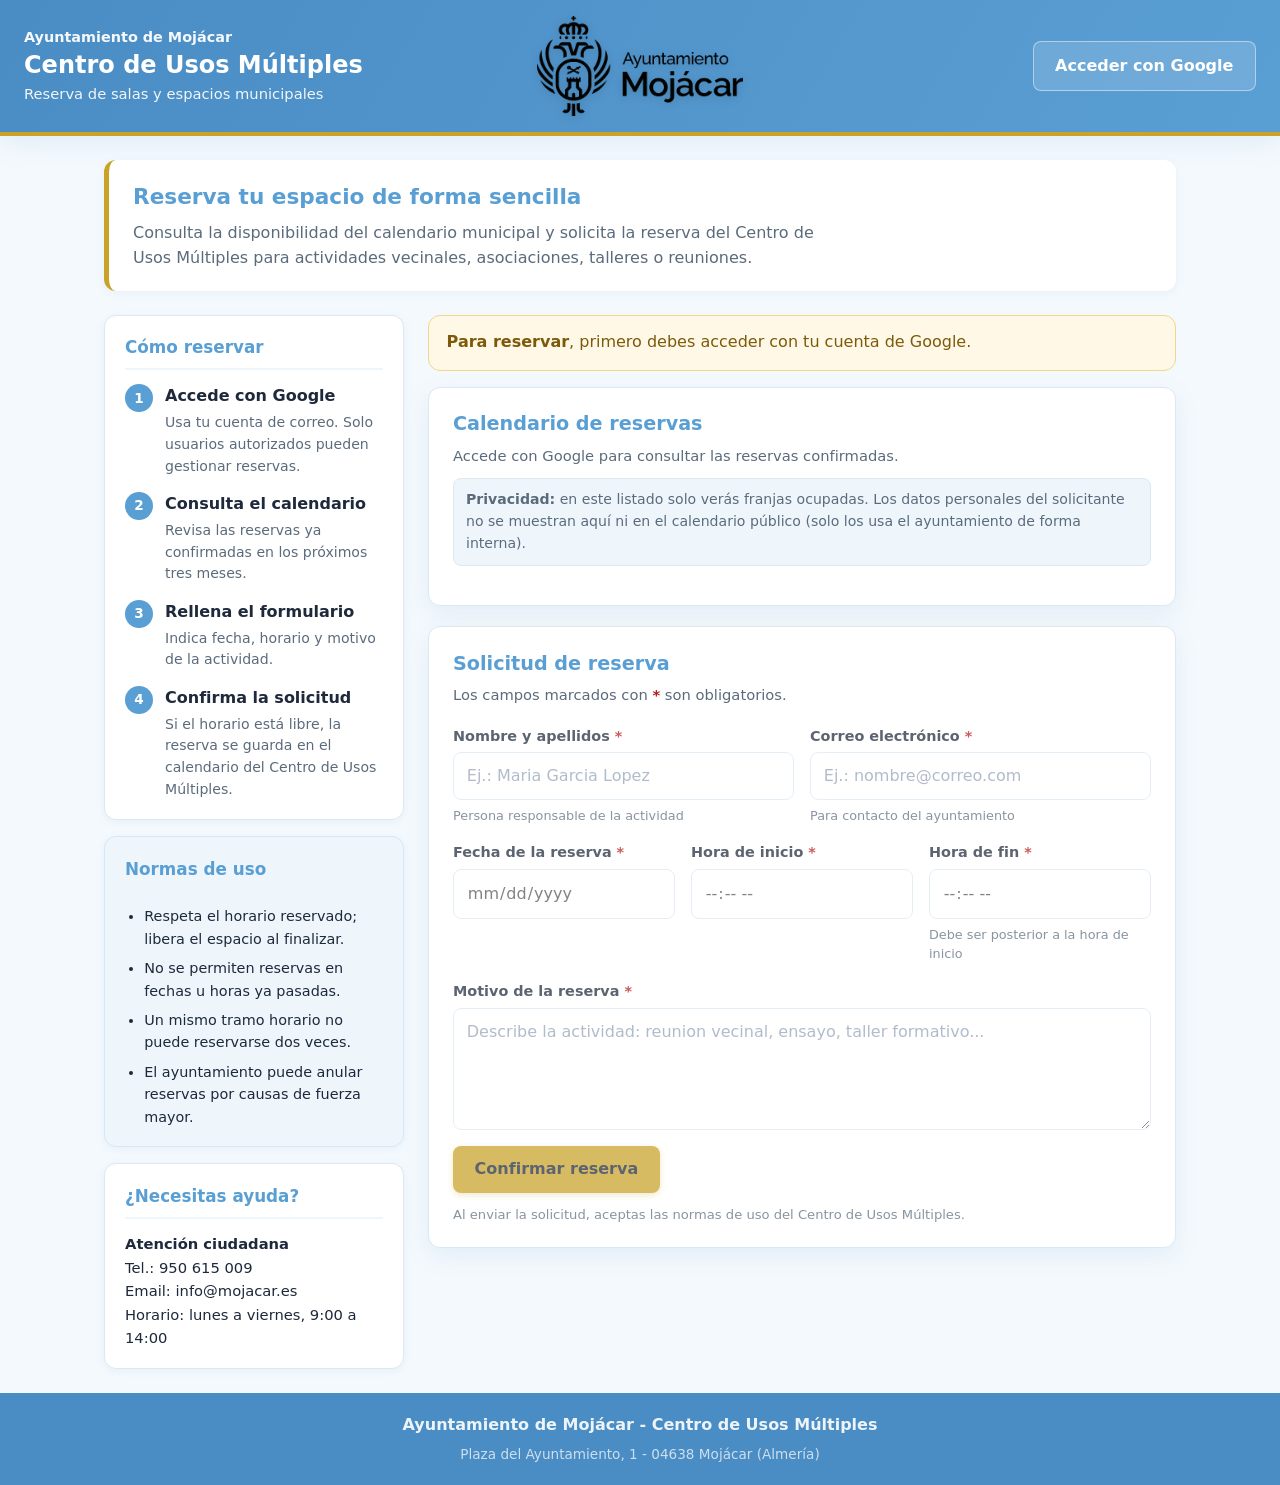
==== index.html @ c0f4154b "Cambio privacidad eventos" ====
<!DOCTYPE html>
<html lang="es">
<head>
  <meta charset="UTF-8">
  <meta name="viewport" content="width=device-width, initial-scale=1.0">
  <meta name="description" content="Reserva online de espacios del Centro de Usos Multiples del Ayuntamiento.">
  <title>Reservas Centro de Usos Múltiples - Ayuntamiento</title>
  <link rel="stylesheet" href="css/styles.css">
  <link rel="icon" href="assets/img/logo.png" type="image/png">
  <script src="https://accounts.google.com/gsi/client" async defer></script>
</head>
<body>
  <a class="saltar-contenido" href="#contenido-principal">Saltar al contenido principal</a>

  <header class="cabecera">
    <div class="cabecera__textos">
      <p class="cabecera__ayuntamiento">Ayuntamiento de Moj&aacute;car</p>
      <h1>Centro de Usos M&uacute;ltiples</h1>
      <p class="cabecera__subtitulo">Reserva de salas y espacios municipales</p>
    </div>
    <div class="cabecera__logo">
      <img class="cabecera__escudo" src="assets/img/logo.png" width="400" height="100" alt="Logo del Ayuntamiento de Moj&aacute;car">
    </div>
    <div class="cabecera__auth">
      <span id="usuario-nombre" class="usuario-nombre" hidden></span>
      <button type="button" id="btn-login" class="btn btn--secundario">Acceder con Google</button>
      <button type="button" id="btn-logout" class="btn btn--secundario" hidden>Cerrar sesi&oacute;n</button>
    </div>
  </header>

  <main id="contenido-principal" class="contenedor">
    <section class="intro" aria-labelledby="titulo-intro">
      <h2 id="titulo-intro" class="intro__titulo">Reserva tu espacio de forma sencilla</h2>
      <p class="intro__texto">
        Consulta la disponibilidad del calendario municipal y solicita la reserva del Centro de Usos Múltiples
        para actividades vecinales, asociaciones, talleres o reuniones.
      </p>
    </section>

    <div class="rejilla-principal">
      <aside class="lateral" aria-labelledby="titulo-como-reservar">
        <section class="tarjeta-info">
          <h2 id="titulo-como-reservar" class="tarjeta-info__titulo">C&oacute;mo reservar</h2>
          <ol class="pasos">
            <li class="pasos__item">
              <span class="pasos__numero" aria-hidden="true">1</span>
              <div>
                <strong>Accede con Google</strong>
                <p>Usa tu cuenta de correo. Solo usuarios autorizados pueden gestionar reservas.</p>
              </div>
            </li>
            <li class="pasos__item">
              <span class="pasos__numero" aria-hidden="true">2</span>
              <div>
                <strong>Consulta el calendario</strong>
                <p>Revisa las reservas ya confirmadas en los pr&oacute;ximos tres meses.</p>
              </div>
            </li>
            <li class="pasos__item">
              <span class="pasos__numero" aria-hidden="true">3</span>
              <div>
                <strong>Rellena el formulario</strong>
                <p>Indica fecha, horario y motivo de la actividad.</p>
              </div>
            </li>
            <li class="pasos__item">
              <span class="pasos__numero" aria-hidden="true">4</span>
              <div>
                <strong>Confirma la solicitud</strong>
                <p>Si el horario est&aacute; libre, la reserva se guarda en el calendario del Centro de Usos Múltiples.</p>
              </div>
            </li>
          </ol>
        </section>

        <section class="tarjeta-info tarjeta-info--normas">
          <h2 class="tarjeta-info__titulo">Normas de uso</h2>
          <ul class="lista-normas">
            <li>Respeta el horario reservado; libera el espacio al finalizar.</li>
            <li>No se permiten reservas en fechas u horas ya pasadas.</li>
            <li>Un mismo tramo horario no puede reservarse dos veces.</li>
            <li>El ayuntamiento puede anular reservas por causas de fuerza mayor.</li>
          </ul>
        </section>

        <section class="tarjeta-info tarjeta-info--contacto">
          <h2 class="tarjeta-info__titulo">&iquest;Necesitas ayuda?</h2>
          <p class="tarjeta-info__texto">
            <strong>Atenci&oacute;n ciudadana</strong><br>
            Tel.: 950 615 009<br>
            Email: info@mojacar.es<br>
            Horario: lunes a viernes, 9:00 a 14:00
          </p>
        </section>
      </aside>

      <div class="zona-acciones">
        <div id="mensaje-global" class="mensaje" role="alert" hidden></div>

        <div id="aviso-sesion" class="aviso-sesion" role="status">
          <p><strong>Para reservar</strong>, primero debes acceder con tu cuenta de Google.</p>
        </div>

        <section class="panel" aria-labelledby="titulo-listado">
          <header class="panel__cabecera">
            <h2 id="titulo-listado">Calendario de reservas</h2>
            <p id="estado-listado" class="panel__ayuda">Accede con Google para consultar las reservas confirmadas.</p>
            <p class="panel__ayuda panel__privacidad">
              <strong>Privacidad:</strong> en este listado solo ver&aacute;s franjas ocupadas. Los datos personales del solicitante no se muestran aqu&iacute; ni en el calendario p&uacute;blico (solo los usa el ayuntamiento de forma interna).
            </p>
          </header>
          <ul id="lista-reservas" class="lista-reservas"></ul>
        </section>

        <section class="panel panel--formulario" aria-labelledby="titulo-formulario">
          <header class="panel__cabecera">
            <h2 id="titulo-formulario">Solicitud de reserva</h2>
            <p class="panel__ayuda">
              Los campos marcados con <span class="obligatorio" aria-hidden="true">*</span> son obligatorios.
            </p>
          </header>

          <form id="form-reserva" class="formulario" novalidate>
            <fieldset class="formulario__grupo" disabled id="fieldset-formulario">
              <legend class="visually-hidden">Datos de la reserva</legend>

              <div class="formulario__fila">
                <label class="formulario__campo">
                  <span>Nombre y apellidos <span class="obligatorio">*</span></span>
                  <input type="text" id="nombre" name="nombre" required autocomplete="name" maxlength="120" placeholder="Ej.: Maria Garcia Lopez">
                  <small class="formulario__pista">Persona responsable de la actividad</small>
                </label>
                <label class="formulario__campo">
                  <span>Correo electr&oacute;nico <span class="obligatorio">*</span></span>
                  <input type="email" id="email" name="email" required autocomplete="email" placeholder="Ej.: nombre@correo.com">
                  <small class="formulario__pista">Para contacto del ayuntamiento</small>
                </label>
              </div>

              <div class="formulario__fila formulario__fila--horario">
                <label class="formulario__campo">
                  <span>Fecha de la reserva <span class="obligatorio">*</span></span>
                  <input type="date" id="fecha" name="fecha" required>
                </label>
                <label class="formulario__campo">
                  <span>Hora de inicio <span class="obligatorio">*</span></span>
                  <input type="time" id="hora-inicio" name="horaInicio" required>
                </label>
                <label class="formulario__campo">
                  <span>Hora de fin <span class="obligatorio">*</span></span>
                  <input type="time" id="hora-fin" name="horaFin" required>
                  <small class="formulario__pista">Debe ser posterior a la hora de inicio</small>
                </label>
              </div>

              <label class="formulario__campo formulario__campo--ancho">
                <span>Motivo de la reserva <span class="obligatorio">*</span></span>
                <textarea id="motivo" name="motivo" rows="4" required maxlength="500" placeholder="Describe la actividad: reunion vecinal, ensayo, taller formativo..."></textarea>
              </label>

              <div class="formulario__acciones">
                <button type="submit" id="btn-enviar" class="btn btn--primario" disabled>Confirmar reserva</button>
                <p class="formulario__legal">
                  Al enviar la solicitud, aceptas las normas de uso del Centro de Usos M&uacute;ltiples.
                </p>
              </div>
            </fieldset>
          </form>
        </section>
      </div>
    </div>
  </main>

  <footer class="pie">
    <div class="pie__contenido">
      <p class="pie__titulo">Ayuntamiento de Mojácar - Centro de Usos M&uacute;ltiples</p>
      <p class="pie__detalle">
        Plaza del Ayuntamiento, 1 - 04638 Mojácar (Almería)
      </p>
    </div>
  </footer>

  <script type="module" src="js/main.js"></script>
</body>
</html>
---- css/styles.css ----
/* ==========================================================================
   Reservas CUM — Estilos institucionales del ayuntamiento
   ========================================================================== */

:root {
  --color-primario: #5a9fd4;
  --color-primario-oscuro: #4a8cc4;
  --color-primario-claro: #eef6fc;
  --color-acento: #c9a227;
  --color-acento-hover: #b08c1c;
  --color-fondo: #f4f9fd;
  --color-superficie: #ffffff;
  --color-texto: #1e293b;
  --color-texto-suave: #5b6b7c;
  --color-borde: #dce8f2;
  --color-error: #b91c1c;
  --color-exito: #15803d;
  --color-aviso: #b45309;
  --sombra: 0 8px 24px rgba(74, 140, 196, 0.1);
  --sombra-suave: 0 2px 8px rgba(74, 140, 196, 0.08);
  --radio: 12px;
  --ancho-max: 1120px;
  --fuente: "Segoe UI", system-ui, -apple-system, sans-serif;
}

*,
*::before,
*::after {
  box-sizing: border-box;
}

html {
  scroll-behavior: smooth;
}

body {
  margin: 0;
  min-height: 100vh;
  font-family: var(--fuente);
  font-size: 1rem;
  line-height: 1.55;
  color: var(--color-texto);
  background: var(--color-fondo);
  display: flex;
  flex-direction: column;
}

body.sesion-activa .aviso-sesion {
  display: none;
}

/* Accesibilidad */
.saltar-contenido {
  position: absolute;
  left: -9999px;
  z-index: 999;
  padding: 0.75rem 1rem;
  background: var(--color-acento);
  color: #1e293b;
  font-weight: 600;
  text-decoration: none;
  border-radius: 0 0 6px 0;
}

.saltar-contenido:focus {
  left: 0;
  top: 0;
}

.visually-hidden {
  position: absolute;
  width: 1px;
  height: 1px;
  padding: 0;
  margin: -1px;
  overflow: hidden;
  clip: rect(0, 0, 0, 0);
  border: 0;
}

.obligatorio {
  color: var(--color-error);
  font-weight: 700;
}

/* Cabecera: textos izquierda | logo centro | acceso derecha */
.cabecera {
  background: linear-gradient(120deg, var(--color-primario-oscuro), var(--color-primario));
  color: #fff;
  padding: 1rem 1.5rem;
  display: grid;
  grid-template-columns: 1fr auto 1fr;
  align-items: center;
  gap: 1rem 1.5rem;
  box-shadow: var(--sombra);
  border-bottom: 4px solid var(--color-acento);
}

.cabecera__textos {
  justify-self: start;
  grid-column: 1;
  text-align: left;
}

.cabecera__logo {
  justify-self: center;
  grid-column: 2;
  display: flex;
  align-items: center;
  justify-content: center;
}

.cabecera__escudo {
  display: block;
  width: auto;
  max-width: 300px;
  height: auto;
  max-height: 100px;
  object-fit: contain;
  filter: drop-shadow(0 2px 4px rgba(0, 0, 0, 0.15));
}

.cabecera__ayuntamiento {
  margin: 0;
  font-size: 0.9rem;
  font-weight: 600;
  opacity: 0.95;
}

.cabecera h1 {
  margin: 0.15rem 0 0;
  font-size: 1.5rem;
  font-weight: 700;
  line-height: 1.2;
}

.cabecera__subtitulo {
  margin: 0.25rem 0 0;
  opacity: 0.92;
  font-size: 0.92rem;
}

.cabecera__auth {
  justify-self: end;
  grid-column: 3;
  display: flex;
  align-items: center;
  justify-content: flex-end;
  gap: 0.75rem;
  flex-wrap: wrap;
}

.usuario-nombre {
  font-size: 0.88rem;
  background: rgba(255, 255, 255, 0.12);
  padding: 0.4rem 0.75rem;
  border-radius: 999px;
  border: 1px solid rgba(255, 255, 255, 0.25);
}

/* Contenedor y rejilla */
.contenedor {
  width: 100%;
  max-width: var(--ancho-max);
  margin: 0 auto;
  padding: 1.5rem;
  flex: 1;
}

.intro {
  background: var(--color-superficie);
  border-radius: var(--radio);
  padding: 1.25rem 1.5rem;
  margin-bottom: 1.5rem;
  border-left: 5px solid var(--color-acento);
  box-shadow: var(--sombra-suave);
}

.intro__titulo {
  margin: 0 0 0.5rem;
  font-size: 1.35rem;
  color: var(--color-primario);
}

.intro__texto {
  margin: 0;
  color: var(--color-texto-suave);
  max-width: 70ch;
}

.rejilla-principal {
  display: grid;
  grid-template-columns: 300px 1fr;
  gap: 1.5rem;
  align-items: start;
}

.lateral {
  display: flex;
  flex-direction: column;
  gap: 1rem;
}

.zona-acciones {
  min-width: 0;
}

/* Tarjetas laterales */
.tarjeta-info {
  background: var(--color-superficie);
  border-radius: var(--radio);
  padding: 1.15rem 1.25rem;
  box-shadow: var(--sombra-suave);
  border: 1px solid var(--color-borde);
}

.tarjeta-info__titulo {
  margin: 0 0 0.85rem;
  font-size: 1.05rem;
  color: var(--color-primario);
  padding-bottom: 0.5rem;
  border-bottom: 2px solid var(--color-primario-claro);
}

.tarjeta-info--normas {
  background: var(--color-primario-claro);
  border-color: #d4e8f7;
}

.tarjeta-info--contacto .tarjeta-info__texto {
  margin: 0;
  font-size: 0.92rem;
  line-height: 1.6;
}

.tarjeta-info__nota code {
  font-size: 0.75rem;
  background: #fff;
  padding: 0.1rem 0.35rem;
  border-radius: 4px;
}

.lista-normas {
  margin: 0;
  padding-left: 1.2rem;
  font-size: 0.9rem;
  color: var(--color-texto);
}

.lista-normas li + li {
  margin-top: 0.45rem;
}

/* Pasos "Cómo reservar" */
.pasos {
  list-style: none;
  margin: 0;
  padding: 0;
}

.pasos__item {
  display: flex;
  gap: 0.75rem;
  margin-bottom: 0.9rem;
}

.pasos__item:last-child {
  margin-bottom: 0;
}

.pasos__item p {
  margin: 0.2rem 0 0;
  font-size: 0.88rem;
  color: var(--color-texto-suave);
}

.pasos__numero {
  flex-shrink: 0;
  width: 1.75rem;
  height: 1.75rem;
  display: flex;
  align-items: center;
  justify-content: center;
  background: var(--color-primario);
  color: #fff;
  font-weight: 700;
  font-size: 0.85rem;
  border-radius: 50%;
}

/* Aviso sin sesión */
.aviso-sesion {
  background: #fff8e6;
  border: 1px solid #f0d78c;
  border-radius: var(--radio);
  padding: 0.9rem 1.1rem;
  margin-bottom: 1rem;
  color: #7c5a0a;
}

.aviso-sesion p {
  margin: 0;
}

/* Paneles */
.panel {
  background: var(--color-superficie);
  border-radius: var(--radio);
  box-shadow: var(--sombra);
  padding: 1.35rem 1.5rem;
  margin-bottom: 1.25rem;
  border: 1px solid var(--color-borde);
}

.panel__cabecera {
  margin-bottom: 1.1rem;
}

.panel h2 {
  margin: 0 0 0.35rem;
  font-size: 1.2rem;
  color: var(--color-primario);
}

.panel__ayuda {
  margin: 0;
  color: var(--color-texto-suave);
  font-size: 0.92rem;
}

.panel__privacidad {
  margin-top: 0.65rem;
  padding: 0.65rem 0.75rem;
  background: var(--color-primario-claro);
  border-radius: 8px;
  border: 1px solid var(--color-borde);
  font-size: 0.88rem;
}

.panel--formulario .formulario__grupo {
  border: none;
  margin: 0;
  padding: 0;
  min-width: 0;
}

.panel--formulario .formulario__grupo:disabled {
  opacity: 0.72;
}

/* Mensajes */
.mensaje {
  padding: 0.9rem 1.1rem;
  border-radius: var(--radio);
  margin-bottom: 1rem;
  font-weight: 500;
}

.mensaje--error {
  background: #fef2f2;
  color: var(--color-error);
  border: 1px solid #fecaca;
}

.mensaje--exito {
  background: #f0fdf4;
  color: var(--color-exito);
  border: 1px solid #bbf7d0;
}

.mensaje--info {
  background: var(--color-primario-claro);
  color: var(--color-primario);
  border: 1px solid #cce5f7;
}

.mensaje--aviso {
  background: #fffbeb;
  color: var(--color-aviso);
  border: 1px solid #fde68a;
}

/* Formulario */
.formulario__fila {
  display: grid;
  grid-template-columns: repeat(auto-fit, minmax(200px, 1fr));
  gap: 1rem;
  margin-bottom: 1rem;
}

.formulario__fila--horario {
  grid-template-columns: repeat(auto-fit, minmax(160px, 1fr));
}

.formulario__campo {
  display: flex;
  flex-direction: column;
  gap: 0.35rem;
}

.formulario__campo > span:first-child {
  font-size: 0.9rem;
  font-weight: 600;
}

.formulario__pista {
  font-size: 0.8rem;
  color: var(--color-texto-suave);
}

.formulario__campo--ancho {
  margin-bottom: 1rem;
}

input,
textarea {
  font: inherit;
  padding: 0.65rem 0.8rem;
  border: 1px solid var(--color-borde);
  border-radius: 8px;
  background: #fff;
  transition: border-color 0.15s, box-shadow 0.15s;
}

input::placeholder,
textarea::placeholder {
  color: #94a3b8;
}

input:focus,
textarea:focus {
  outline: none;
  border-color: var(--color-primario);
  box-shadow: 0 0 0 3px rgba(90, 159, 212, 0.25);
}

input:disabled,
textarea:disabled,
button:disabled {
  cursor: not-allowed;
}

.formulario__acciones {
  margin-top: 0.25rem;
}

.formulario__legal {
  margin: 0.75rem 0 0;
  font-size: 0.82rem;
  color: var(--color-texto-suave);
}

/* Botones */
.btn {
  font: inherit;
  font-weight: 600;
  padding: 0.7rem 1.35rem;
  border: none;
  border-radius: 8px;
  cursor: pointer;
  transition: background 0.15s, transform 0.1s, box-shadow 0.15s;
}

.btn:active:not(:disabled) {
  transform: scale(0.98);
}

.btn--primario {
  background: var(--color-acento);
  color: #1e293b;
  box-shadow: 0 2px 6px rgba(201, 162, 39, 0.35);
}

.btn--primario:hover:not(:disabled) {
  background: var(--color-acento-hover);
}

.btn--secundario {
  background: rgba(255, 255, 255, 0.14);
  color: #fff;
  border: 1px solid rgba(255, 255, 255, 0.45);
}

.btn--secundario:hover:not(:disabled) {
  background: rgba(255, 255, 255, 0.26);
}

/* Lista de reservas */
.lista-reservas {
  list-style: none;
  margin: 0;
  padding: 0;
}

.lista-reservas__item {
  padding: 1rem 1.1rem;
  border: 1px solid var(--color-borde);
  border-radius: 10px;
  margin-bottom: 0.75rem;
  background: linear-gradient(to right, var(--color-primario-claro), #fff 40%);
  border-left: 4px solid var(--color-primario);
}

.lista-reservas__item h3 {
  margin: 0 0 0.4rem;
  font-size: 1rem;
  color: var(--color-primario);
}

.lista-reservas__item p {
  margin: 0.12rem 0;
  font-size: 0.9rem;
  color: var(--color-texto-suave);
}

.lista-reservas__detalle {
  margin-top: 0.5rem;
  font-size: 0.85rem;
  white-space: pre-line;
}

.lista-reservas__horario {
  display: inline-block;
  margin-top: 0.35rem;
  padding: 0.2rem 0.5rem;
  background: #fff;
  border-radius: 4px;
  font-size: 0.85rem;
  font-weight: 600;
  color: var(--color-primario);
}

.lista-reservas__vacia {
  padding: 1.5rem;
  text-align: center;
  color: var(--color-texto-suave);
  background: var(--color-fondo);
  border-radius: 8px;
  border: 1px dashed var(--color-borde);
}

/* Pie */
.pie {
  background: var(--color-primario-oscuro);
  color: rgba(255, 255, 255, 0.9);
  margin-top: auto;
}

.pie__contenido {
  max-width: var(--ancho-max);
  margin: 0 auto;
  padding: 1.25rem 1.5rem;
  text-align: center;
}

.pie__titulo {
  margin: 0;
  font-weight: 600;
}

.pie__detalle {
  margin: 0.35rem 0 0;
  font-size: 0.85rem;
  opacity: 0.8;
}

/* Responsive */
@media (max-width: 900px) {
  .rejilla-principal {
    grid-template-columns: 1fr;
  }

  .lateral {
    order: 2;
  }

  .zona-acciones {
    order: 1;
  }
}

@media (max-width: 768px) {
  .cabecera {
    grid-template-columns: 1fr;
    text-align: center;
    padding: 1.25rem 1rem;
  }

  .cabecera__textos,
  .cabecera__logo,
  .cabecera__auth {
    grid-column: 1;
    justify-self: center;
    text-align: center;
  }

  .cabecera__auth {
    justify-content: center;
  }

  .cabecera__escudo {
    max-width: 180px;
    max-height: 70px;
  }
}

@media (max-width: 600px) {
  .cabecera h1 {
    font-size: 1.2rem;
  }

  .contenedor {
    padding: 1rem;
  }

  .panel {
    padding: 1rem;
  }
}
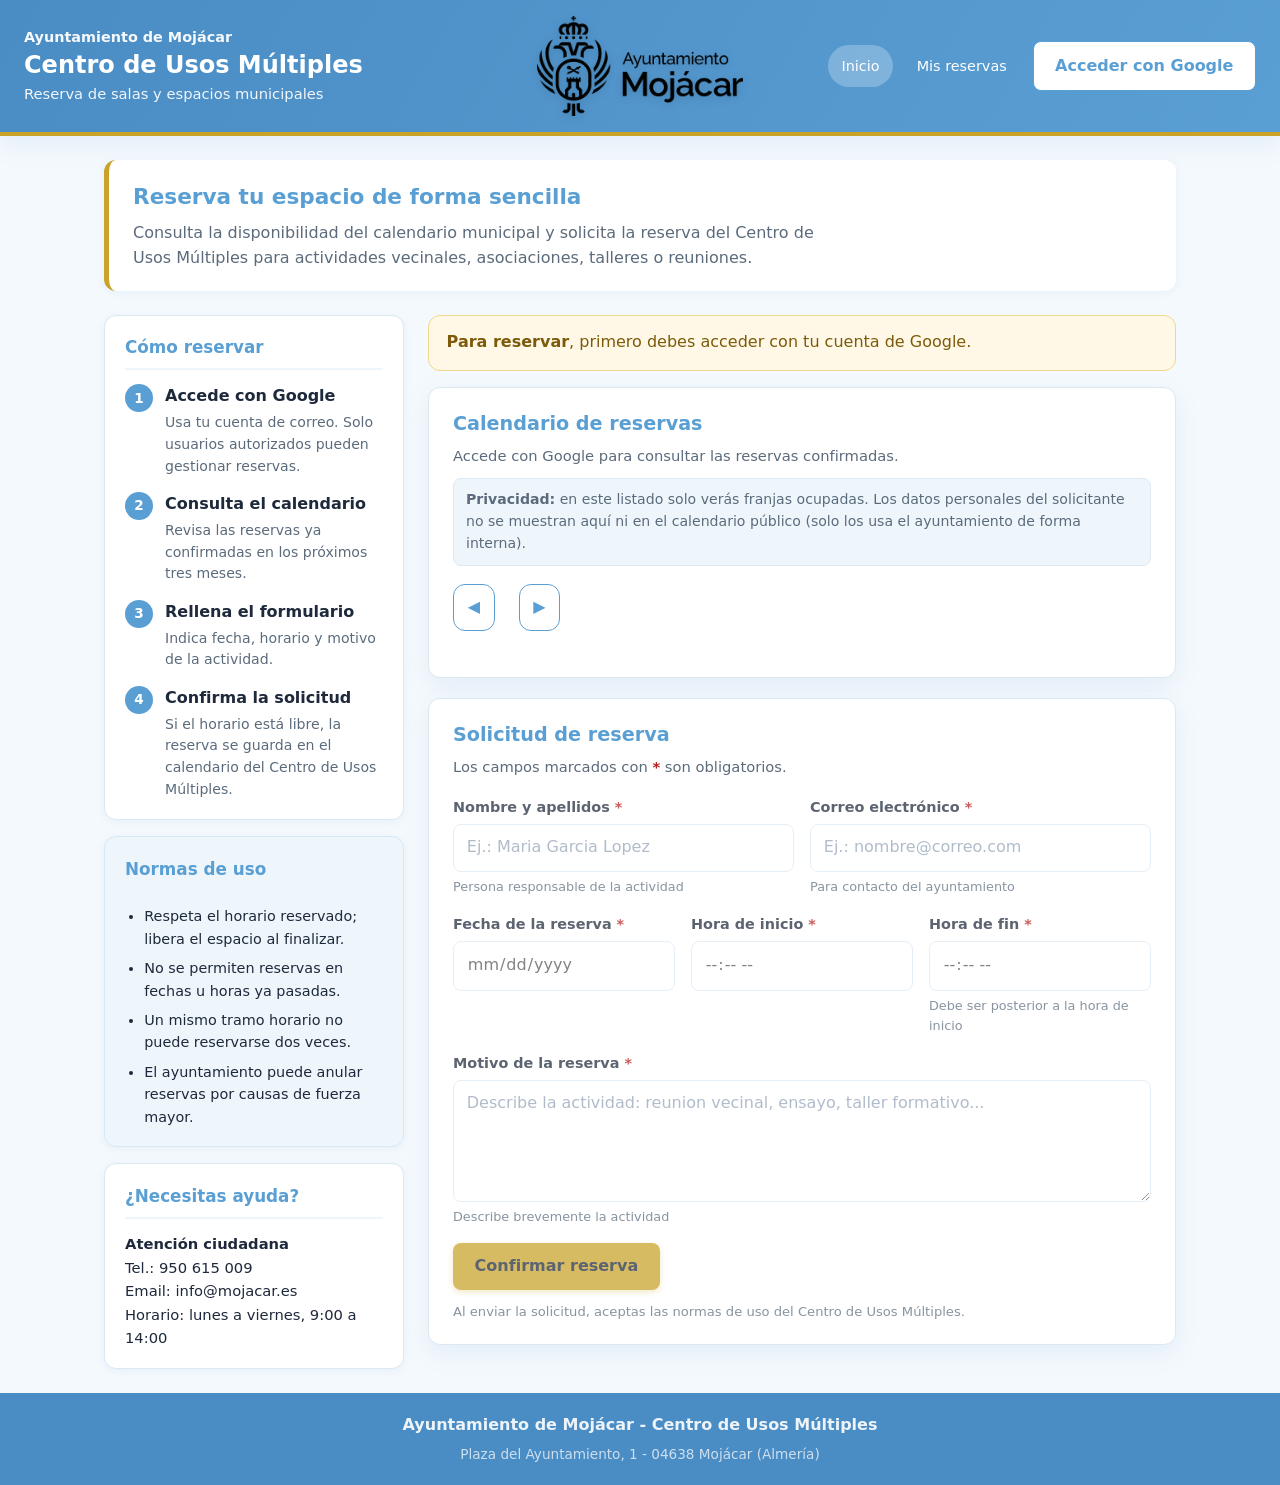
==== commit c372773f: "Cambios en el calendario" ====
--- a/index.html
+++ b/index.html
@@ -22,6 +22,10 @@
       <img class="cabecera__escudo" src="assets/img/logo.png" width="400" height="100" alt="Logo del Ayuntamiento de Moj&aacute;car">
     </div>
     <div class="cabecera__auth">
+      <nav class="cabecera__nav" aria-label="Navegación principal">
+        <a class="nav__link nav__link--activo" href="index.html">Inicio</a>
+        <a class="nav__link" href="mis-reservas.html">Mis reservas</a>
+      </nav>
       <span id="usuario-nombre" class="usuario-nombre" hidden></span>
       <button type="button" id="btn-login" class="btn btn--secundario">Acceder con Google</button>
       <button type="button" id="btn-logout" class="btn btn--secundario" hidden>Cerrar sesi&oacute;n</button>
@@ -95,7 +99,7 @@
       </aside>
 
       <div class="zona-acciones">
-        <div id="mensaje-global" class="mensaje" role="alert" hidden></div>
+        <div id="mensaje-global" class="mensaje" role="alert" aria-live="assertive" aria-atomic="true" hidden></div>
 
         <div id="aviso-sesion" class="aviso-sesion" role="status">
           <p><strong>Para reservar</strong>, primero debes acceder con tu cuenta de Google.</p>
@@ -104,12 +108,17 @@
         <section class="panel" aria-labelledby="titulo-listado">
           <header class="panel__cabecera">
             <h2 id="titulo-listado">Calendario de reservas</h2>
-            <p id="estado-listado" class="panel__ayuda">Accede con Google para consultar las reservas confirmadas.</p>
+            <p id="estado-listado" class="panel__ayuda" role="status" aria-live="polite">Accede con Google para consultar las reservas confirmadas.</p>
             <p class="panel__ayuda panel__privacidad">
               <strong>Privacidad:</strong> en este listado solo ver&aacute;s franjas ocupadas. Los datos personales del solicitante no se muestran aqu&iacute; ni en el calendario p&uacute;blico (solo los usa el ayuntamiento de forma interna).
             </p>
           </header>
-          <ul id="lista-reservas" class="lista-reservas"></ul>
+          <div class="calendario-navegacion" aria-label="Navegación del calendario mensual">
+            <button id="calendario-prev" type="button" class="btn btn--secundario btn--icon" aria-label="Mes anterior">◀</button>
+            <div id="calendario-mes-actual" class="calendario-navegacion__titulo" aria-live="polite"></div>
+            <button id="calendario-next" type="button" class="btn btn--secundario btn--icon" aria-label="Mes siguiente">▶</button>
+          </div>
+          <div id="calendario-visual" class="calendario-visual" aria-live="polite" aria-label="Calendario visual de franjas ocupadas"></div>
         </section>
 
         <section class="panel panel--formulario" aria-labelledby="titulo-formulario">
@@ -127,13 +136,13 @@
               <div class="formulario__fila">
                 <label class="formulario__campo">
                   <span>Nombre y apellidos <span class="obligatorio">*</span></span>
-                  <input type="text" id="nombre" name="nombre" required autocomplete="name" maxlength="120" placeholder="Ej.: Maria Garcia Lopez">
-                  <small class="formulario__pista">Persona responsable de la actividad</small>
+                  <input type="text" id="nombre" name="nombre" required autocomplete="name" maxlength="120" placeholder="Ej.: Maria Garcia Lopez" aria-describedby="nombre-pista">
+                  <small id="nombre-pista" class="formulario__pista">Persona responsable de la actividad</small>
                 </label>
                 <label class="formulario__campo">
                   <span>Correo electr&oacute;nico <span class="obligatorio">*</span></span>
-                  <input type="email" id="email" name="email" required autocomplete="email" placeholder="Ej.: nombre@correo.com">
-                  <small class="formulario__pista">Para contacto del ayuntamiento</small>
+                  <input type="email" id="email" name="email" required autocomplete="email" placeholder="Ej.: nombre@correo.com" aria-describedby="email-pista">
+                  <small id="email-pista" class="formulario__pista">Para contacto del ayuntamiento</small>
                 </label>
               </div>
 
@@ -148,18 +157,20 @@
                 </label>
                 <label class="formulario__campo">
                   <span>Hora de fin <span class="obligatorio">*</span></span>
-                  <input type="time" id="hora-fin" name="horaFin" required>
-                  <small class="formulario__pista">Debe ser posterior a la hora de inicio</small>
+                  <input type="time" id="hora-fin" name="horaFin" required aria-describedby="hora-fin-pista">
+                  <small id="hora-fin-pista" class="formulario__pista">Debe ser posterior a la hora de inicio</small>
                 </label>
               </div>
 
               <label class="formulario__campo formulario__campo--ancho">
                 <span>Motivo de la reserva <span class="obligatorio">*</span></span>
-                <textarea id="motivo" name="motivo" rows="4" required maxlength="500" placeholder="Describe la actividad: reunion vecinal, ensayo, taller formativo..."></textarea>
+                <textarea id="motivo" name="motivo" rows="4" required maxlength="500" placeholder="Describe la actividad: reunion vecinal, ensayo, taller formativo..." aria-describedby="motivo-pista"></textarea>
+                <small id="motivo-pista" class="formulario__pista">Describe brevemente la actividad</small>
               </label>
 
               <div class="formulario__acciones">
                 <button type="submit" id="btn-enviar" class="btn btn--primario" disabled>Confirmar reserva</button>
+                <button type="button" id="btn-cancelar-edicion" class="btn btn--secundario" hidden>Cancelar edición</button>
                 <p class="formulario__legal">
                   Al enviar la solicitud, aceptas las normas de uso del Centro de Usos M&uacute;ltiples.
                 </p>
--- a/css/styles.css
+++ b/css/styles.css
@@ -150,6 +150,32 @@
   flex-wrap: wrap;
 }
 
+.cabecera__nav {
+  display: flex;
+  gap: 0.6rem;
+  flex-wrap: wrap;
+}
+
+.nav__link {
+  text-decoration: none;
+  color: #fff;
+  padding: 0.55rem 0.8rem;
+  border-radius: 999px;
+  font-size: 0.9rem;
+  border: 1px solid transparent;
+  transition: background 0.15s, border-color 0.15s;
+}
+
+.nav__link:hover,
+.nav__link:focus-visible {
+  background: rgba(255, 255, 255, 0.16);
+  border-color: rgba(255, 255, 255, 0.4);
+}
+
+.nav__link--activo {
+  background: rgba(255, 255, 255, 0.25);
+}
+
 .usuario-nombre {
   font-size: 0.88rem;
   background: rgba(255, 255, 255, 0.12);
@@ -432,6 +458,13 @@
   outline: none;
   border-color: var(--color-primario);
   box-shadow: 0 0 0 3px rgba(90, 159, 212, 0.25);
+}
+
+button:focus-visible,
+input:focus-visible,
+textarea:focus-visible {
+  outline: 3px solid var(--color-acento);
+  outline-offset: 4px;
 }
 
 input:disabled,
@@ -476,13 +509,194 @@
 }
 
 .btn--secundario {
-  background: rgba(255, 255, 255, 0.14);
+  background: #ffffff;
+  color: var(--color-primario);
+  border: 1px solid var(--color-primario);
+}
+
+.btn--secundario:hover:not(:disabled) {
+  background: #f0f7ff;
+}
+
+.btn--pequeno {
+  padding: 0.5rem 0.9rem;
+  font-size: 0.85rem;
+  font-weight: 500;
+}
+
+.btn--peligro {
+  background: var(--color-error);
   color: #fff;
-  border: 1px solid rgba(255, 255, 255, 0.45);
-}
-
-.btn--secundario:hover:not(:disabled) {
-  background: rgba(255, 255, 255, 0.26);
+  box-shadow: 0 2px 6px rgba(185, 28, 28, 0.35);
+}
+
+.btn--peligro:hover:not(:disabled) {
+  background: #991b1b;
+}
+
+/* Calendario visual */
+.calendario-visual {
+  display: block;
+  overflow-x: hidden;
+  width: 100%;
+  padding-bottom: 0.5rem;
+}
+
+.calendario-navegacion {
+  display: flex;
+  align-items: center;
+  gap: 0.75rem;
+  margin-bottom: 1rem;
+  flex-wrap: wrap;
+}
+
+.calendario-navegacion__titulo {
+  font-weight: 700;
+  color: var(--color-primario);
+  text-transform: capitalize;
+}
+
+.btn--icon {
+  padding: 0.65rem 0.85rem;
+  min-width: 2.6rem;
+  border-radius: 12px;
+}
+
+.calendario-visual__mes {
+  width: 100%;
+  background: var(--color-superficie);
+  border: 1px solid var(--color-borde);
+  border-radius: 18px;
+  box-shadow: var(--sombra-suave);
+  overflow: hidden;
+}
+
+.calendario-visual__mes-titulo {
+  padding: 0.9rem 1rem;
+  border-bottom: 1px solid var(--color-borde);
+  background: var(--color-primario-claro);
+  color: var(--color-primario);
+  font-size: 0.95rem;
+  font-weight: 700;
+  text-transform: capitalize;
+}
+
+.calendario-visual__fila-dias {
+  display: grid;
+  grid-template-columns: repeat(7, minmax(0, 1fr));
+  border-bottom: 1px solid var(--color-borde);
+  background: var(--color-primario-claro);
+}
+
+.calendario-visual__nombre-dia {
+  padding: 0.65rem 0.55rem;
+  text-align: center;
+  font-size: 0.78rem;
+  color: var(--color-texto-suave);
+  border-right: 1px solid var(--color-borde);
+}
+
+.calendario-visual__nombre-dia:last-child {
+  border-right: none;
+}
+
+.calendario-visual__grilla-mes {
+  display: grid;
+  grid-template-columns: repeat(7, minmax(0, 1fr));
+  gap: 1px;
+}
+
+.calendario-visual__dia-mes {
+  min-height: 150px;
+  min-width: 0;
+  border-right: 1px solid var(--color-borde);
+  border-bottom: 1px solid var(--color-borde);
+  padding: 0.85rem;
+  display: flex;
+  flex-direction: column;
+  gap: 0.5rem;
+  background: var(--color-superficie);
+}
+
+.calendario-visual__dia-mes:nth-child(7n) {
+  border-right: none;
+}
+
+.calendario-visual__dia-mes--fuera {
+  background: #f8fafc;
+  color: var(--color-texto-suave);
+}
+
+.calendario-visual__dia-mes--vacío {
+  min-height: 0;
+  border: none;
+  background: transparent;
+}
+
+.calendario-visual__dia-mes-cabecera {
+  display: flex;
+  justify-content: space-between;
+  align-items: flex-start;
+}
+
+.calendario-visual__numero {
+  font-weight: 700;
+  font-size: 0.95rem;
+}
+
+.calendario-visual__eventos-mes {
+  display: flex;
+  flex-direction: column;
+  gap: 0.5rem;
+  flex: 1;
+}
+
+.calendario-visual__dia-mes-vacio {
+  color: var(--color-texto-suave);
+  font-size: 0.85rem;
+  line-height: 1.4;
+  padding-top: 0.2rem;
+}
+
+.calendario-visual__evento-mes {
+  border-radius: 14px;
+  padding: 0.55rem;
+  background: rgba(90, 159, 212, 0.12);
+  color: var(--color-texto);
+  border: 1px solid rgba(90, 159, 212, 0.2);
+  display: flex;
+  flex-direction: column;
+  gap: 0.25rem;
+  font-size: 0.82rem;
+  min-height: 48px;
+}
+
+.calendario-visual__evento-mes:hover,
+.calendario-visual__evento-mes:focus-visible {
+  outline: 3px solid rgba(90, 159, 212, 0.35);
+}
+
+.calendario-visual__dia-mes-resumen {
+  margin-top: auto;
+  font-size: 0.8rem;
+  color: var(--color-texto-suave);
+}
+
+.calendario-visual__evento-hora {
+  font-weight: 700;
+}
+
+.calendario-visual__evento-texto {
+  line-height: 1.25;
+}
+
+.calendario-visual__vacio {
+  padding: 1.1rem;
+  color: var(--color-texto-suave);
+  background: var(--color-superficie);
+  border-radius: var(--radio);
+  border: 1px dashed var(--color-borde);
+  text-align: center;
 }
 
 /* Lista de reservas */
@@ -530,6 +744,14 @@
   color: var(--color-primario);
 }
 
+.lista-reservas__acciones {
+  display: flex;
+  gap: 0.6rem;
+  margin-top: 0.8rem;
+  padding-top: 0.8rem;
+  border-top: 1px solid var(--color-borde);
+}
+
 .lista-reservas__vacia {
   padding: 1.5rem;
   text-align: center;
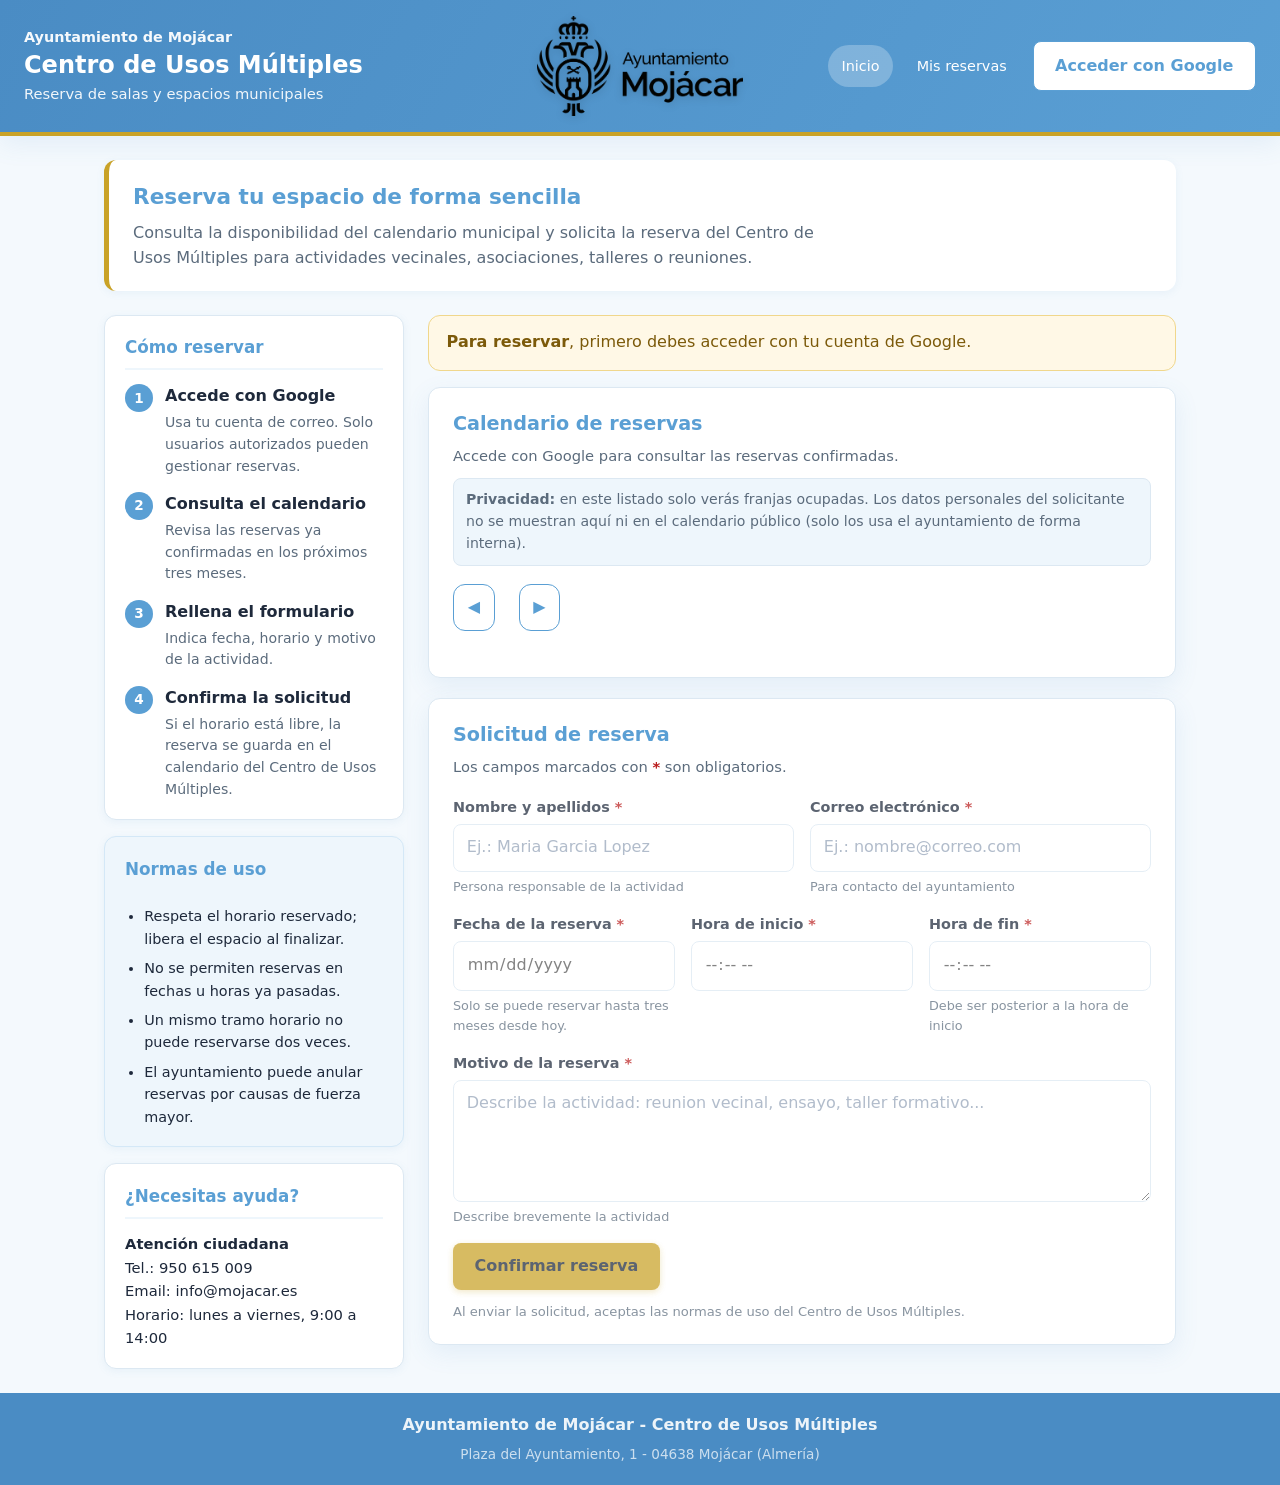
==== commit e68e7b7c: "Mejoras realizadas" ====
--- a/index.html
+++ b/index.html
@@ -149,7 +149,8 @@
               <div class="formulario__fila formulario__fila--horario">
                 <label class="formulario__campo">
                   <span>Fecha de la reserva <span class="obligatorio">*</span></span>
-                  <input type="date" id="fecha" name="fecha" required>
+                  <input type="date" id="fecha" name="fecha" required aria-describedby="fecha-pista">
+                  <small id="fecha-pista" class="formulario__pista">Solo se puede reservar hasta tres meses desde hoy.</small>
                 </label>
                 <label class="formulario__campo">
                   <span>Hora de inicio <span class="obligatorio">*</span></span>
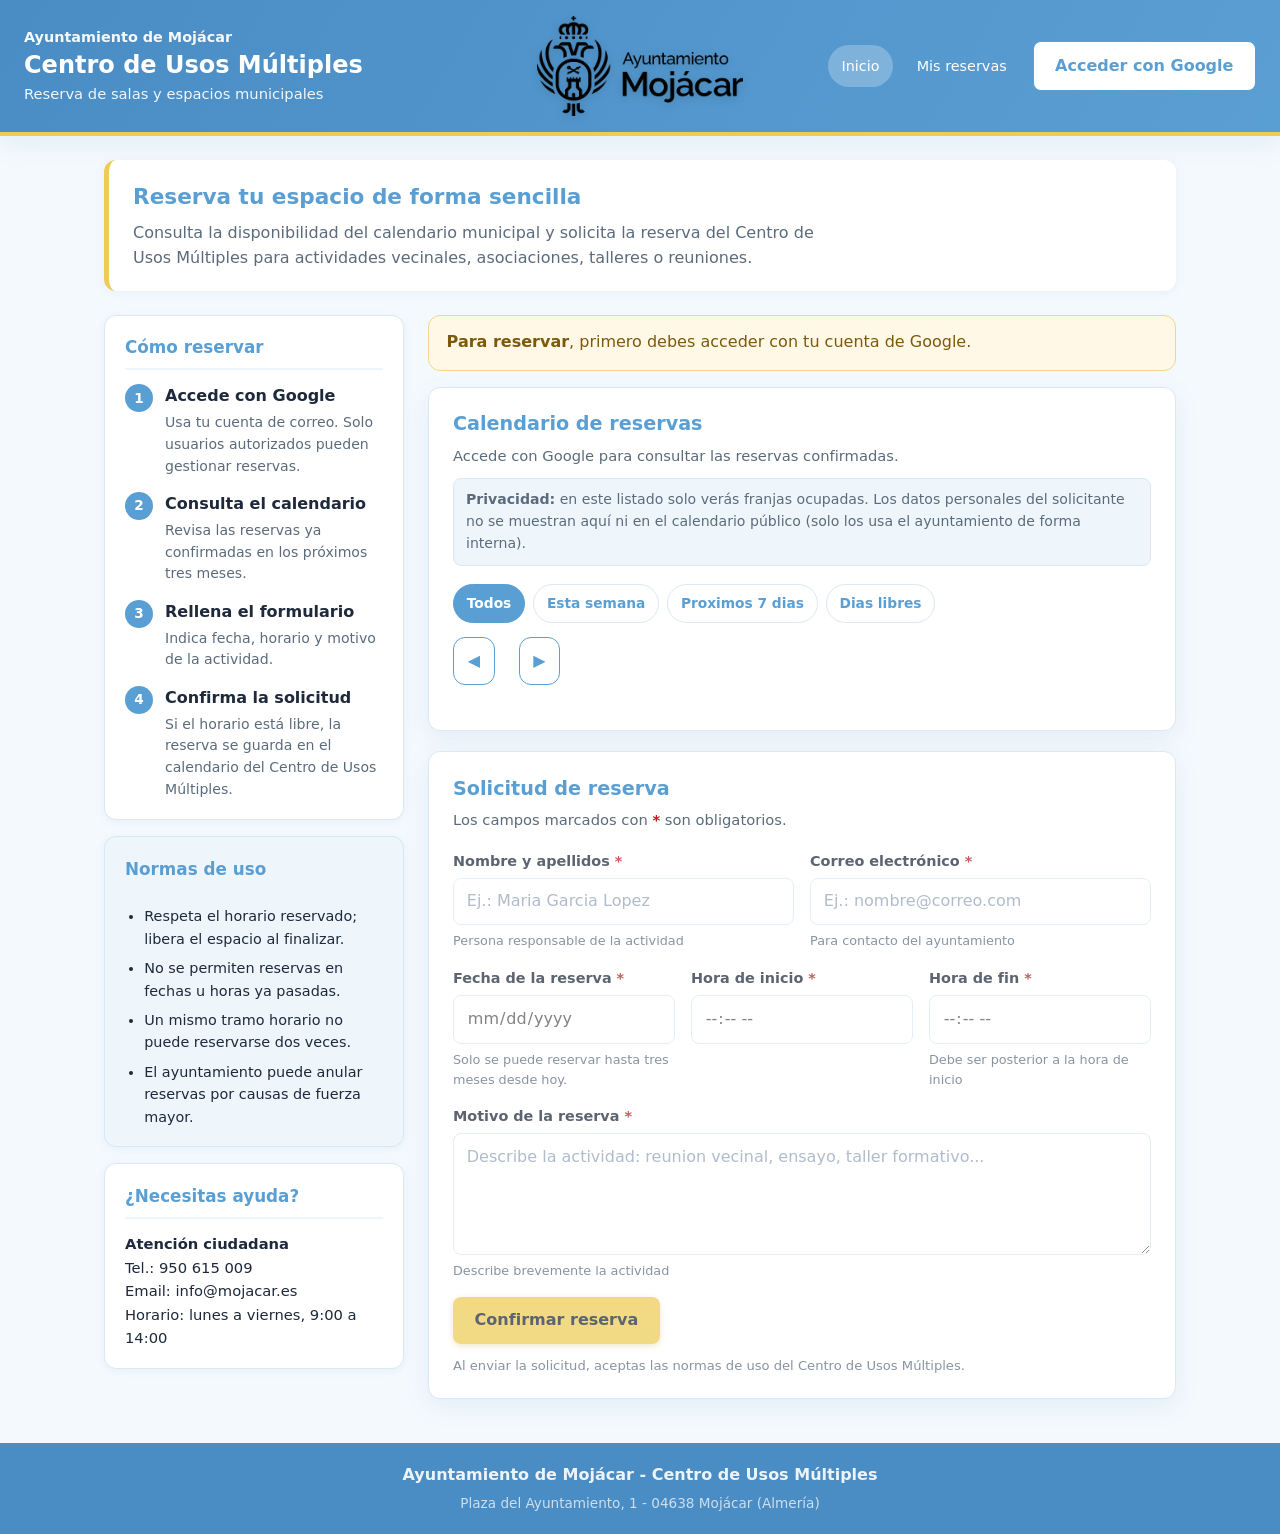
==== commit adc32fe8: "Añadido filtros de busqueda" ====
--- a/index.html
+++ b/index.html
@@ -113,6 +113,12 @@
               <strong>Privacidad:</strong> en este listado solo ver&aacute;s franjas ocupadas. Los datos personales del solicitante no se muestran aqu&iacute; ni en el calendario p&uacute;blico (solo los usa el ayuntamiento de forma interna).
             </p>
           </header>
+          <div class="calendario-filtros" aria-label="Filtros rapidos del calendario">
+            <button type="button" class="calendario-filtros__boton calendario-filtros__boton--activo" data-filtro-calendario="todos" aria-pressed="true">Todos</button>
+            <button type="button" class="calendario-filtros__boton" data-filtro-calendario="semana" aria-pressed="false">Esta semana</button>
+            <button type="button" class="calendario-filtros__boton" data-filtro-calendario="siete-dias" aria-pressed="false">Proximos 7 dias</button>
+            <button type="button" class="calendario-filtros__boton" data-filtro-calendario="libres" aria-pressed="false">Dias libres</button>
+          </div>
           <div class="calendario-navegacion" aria-label="Navegación del calendario mensual">
             <button id="calendario-prev" type="button" class="btn btn--secundario btn--icon" aria-label="Mes anterior">◀</button>
             <div id="calendario-mes-actual" class="calendario-navegacion__titulo" aria-live="polite"></div>
--- a/css/styles.css
+++ b/css/styles.css
@@ -6,8 +6,8 @@
   --color-primario: #5a9fd4;
   --color-primario-oscuro: #4a8cc4;
   --color-primario-claro: #eef6fc;
-  --color-acento: #c9a227;
-  --color-acento-hover: #b08c1c;
+  --color-acento: #eecb56;
+  --color-acento-hover: #5caa5c;
   --color-fondo: #f4f9fd;
   --color-superficie: #ffffff;
   --color-texto: #1e293b;
@@ -542,6 +542,43 @@
   padding-bottom: 0.5rem;
 }
 
+.calendario-filtros {
+  display: flex;
+  flex-wrap: wrap;
+  gap: 0.5rem;
+  margin-bottom: 0.9rem;
+}
+
+.calendario-filtros__boton {
+  font: inherit;
+  font-size: 0.86rem;
+  font-weight: 600;
+  color: var(--color-primario);
+  background: #fff;
+  border: 1px solid var(--color-borde);
+  border-radius: 999px;
+  padding: 0.5rem 0.8rem;
+  cursor: pointer;
+  transition: background 0.15s, border-color 0.15s, color 0.15s;
+}
+
+.calendario-filtros__boton:hover,
+.calendario-filtros__boton:focus-visible {
+  border-color: var(--color-primario);
+  background: var(--color-primario-claro);
+}
+
+.calendario-filtros__boton--activo {
+  color: #fff;
+  background: var(--color-primario);
+  border-color: var(--color-primario);
+}
+
+.calendario-filtros__boton:disabled {
+  opacity: 0.58;
+  cursor: not-allowed;
+}
+
 .calendario-navegacion {
   display: flex;
   align-items: center;
@@ -691,6 +728,7 @@
 }
 
 .calendario-visual__vacio {
+  grid-column: 1 / -1;
   padding: 1.1rem;
   color: var(--color-texto-suave);
   background: var(--color-superficie);
